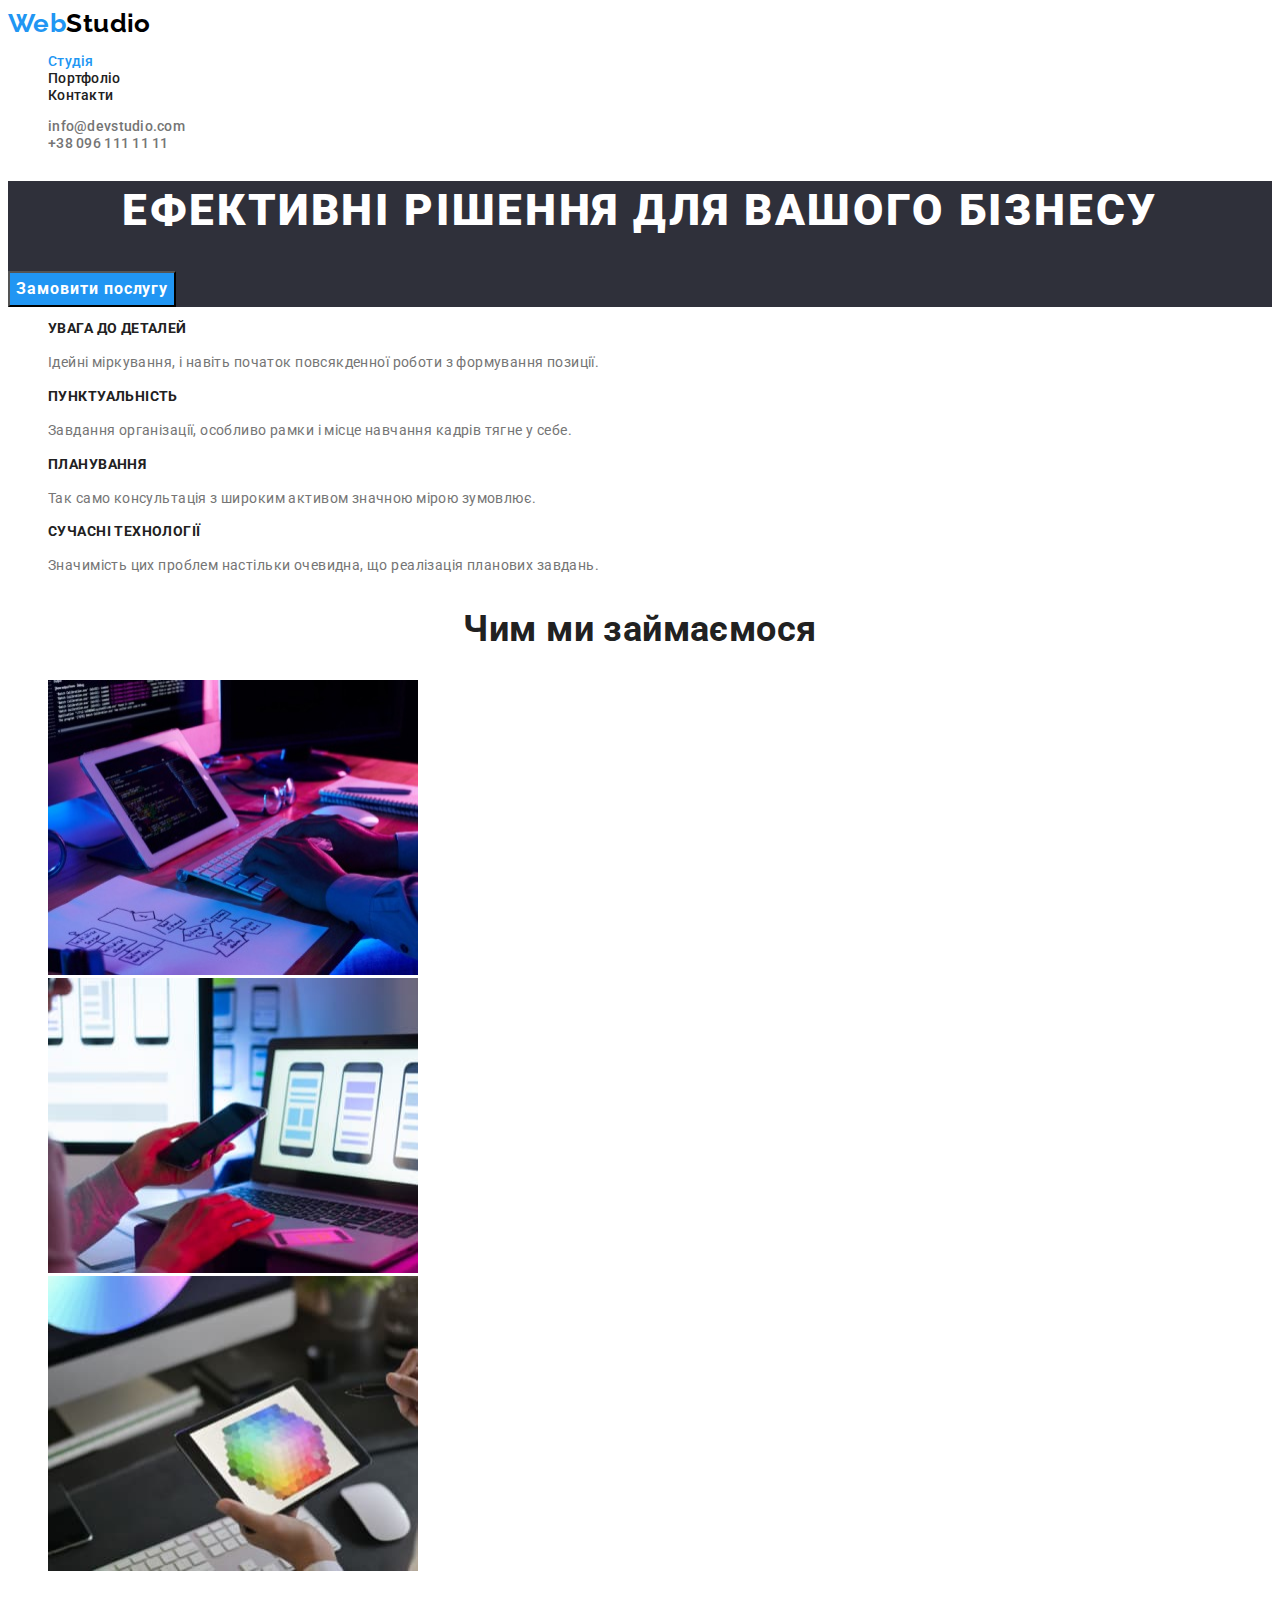
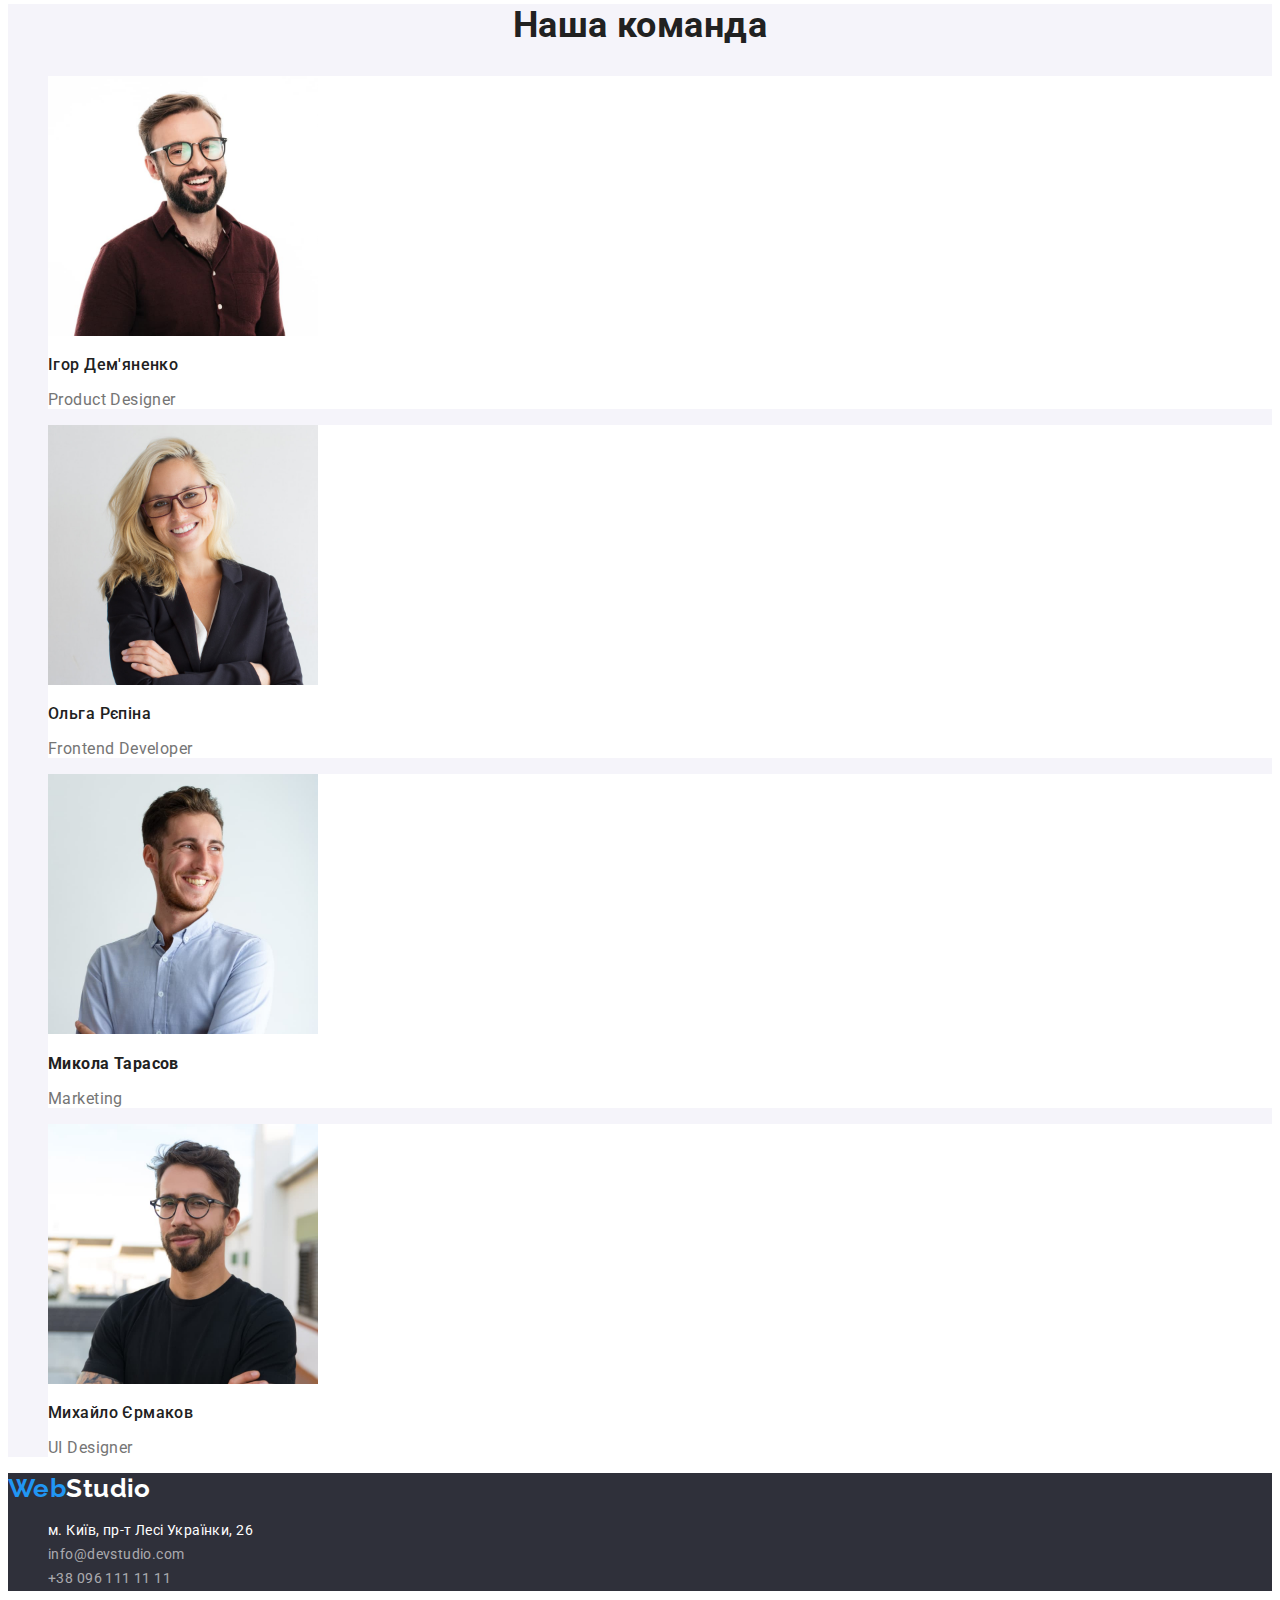
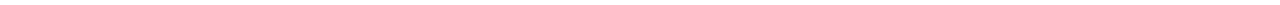
==== index.html @ e80d938f "copy files" ====
<!DOCTYPE html>
<html lang="uk">
  <head>
    <meta charset="UTF-8" />
    <meta http-equiv="X-UA-Compatible" content="IE=edge" />
    <meta name="viewport" content="width=device-width, initial-scale=1.0" />
    <title>WebStudio</title>
    <link rel="preconnect" href="https://fonts.googleapis.com" />
    <link rel="preconnect" href="https://fonts.gstatic.com" crossorigin />
    <link
      href="https://fonts.googleapis.com/css2?family=Raleway:wght@700&family=Roboto:wght@400;500;700;900&display=swap"
      rel="stylesheet"
    />
    <link rel="stylesheet" href="./css/styles.css" />
  </head>
  <body>
    <!--Heder-->
    <header>
      <nav>
        <a class="header-logo link" href="./index.html">
          <span class="accent">Web</span>Studio
        </a>
        <ul class="list">
          <li>
            <a class="nav-link current link" href="./index.html">Студія</a>
          </li>
          <li>
            <a class="nav-link link" href="./portfolio.html">Портфоліо</a>
          </li>
          <li>
            <a class="nav-link link" href="#">Контакти</a>
          </li>
        </ul>
      </nav>
      <ul class="header-contacts list">
        <li>
          <a class="contacts link" href="mailto:@devstudio.com"
            >info@devstudio.com
          </a>
        </li>
        <li>
          <a class="contacts link" href="tel:+380961111111"
            >+38 096 111 11 11
          </a>
        </li>
      </ul>
    </header>
    <!--Main content-->
    <main>
      <section class="hero">
        <h1 class="hero-title">Ефективні рішення для вашого бізнесу</h1>
        <button class="button" type="button">Замовити послугу</button>
      </section>
      <section>
        <h2 class="visually-hidden">Переваги</h2>
        <ul class="list">
          <li>
            <h3 class="benefits-title">УВАГА ДО ДЕТАЛЕЙ</h3>
            <p class="benefits-desc">
              Ідейні міркування, і навіть початок повсякденної роботи з
              формування позиції.
            </p>
          </li>
          <li>
            <h3 class="benefits-title">ПУНКТУАЛЬНІСТЬ</h3>
            <p class="benefits-desc">
              Завдання організації, особливо рамки і місце навчання кадрів тягне
              у себе.
            </p>
          </li>
          <li>
            <h3 class="benefits-title">ПЛАНУВАННЯ</h3>
            <p class="benefits-desc">
              Так само консультація з широким активом значною мірою зумовлює.
            </p>
          </li>
          <li>
            <h3 class="benefits-title">СУЧАСНІ ТЕХНОЛОГІЇ</h3>
            <p class="benefits-desc">
              Значимість цих проблем настільки очевидна, що реалізація планових
              завдань.
            </p>
          </li>
        </ul>
      </section>
      <section>
        <h2 class="section-title">Чим ми займаємося</h2>
        <ul class="list">
          <li>
            <img
              src="./images/web-development.jpg"
              alt="Web-розробник пише код майбутньго сайту"
              width="370"
              height="295"
            />
          </li>
          <li>
            <img
              src="./images/mobile-application.jpg"
              alt="Web-розробник створює мобільний додаток"
              width="370"
              height="295"
            />
          </li>
          <li>
            <img
              src="./images/web-design.jpg"
              alt="Web-дизайнер обираю кольори для макету сайту"
              width="370"
              height="295"
            />
          </li>
        </ul>
      </section>
      <section class="team">
        <h2 class="section-title">Наша команда</h2>
        <ul class="list">
          <li class="team-item">
            <img
              src="./images/ihor-demyanenko.jpg"
              alt="Усміхнений молодий чоловік в окулярах з бородою"
              width="270"
              height="260"
            />
            <h3 class="team-title">Ігор Дем'яненко</h3>
            <p class="team-desc" lang="en">Product Designer</p>
          </li>
          <li class="team-item">
            <img
              src="./images/olga-repina.jpg"
              alt="Красива, молода, усміхнена жінка в окулярах, блондинка"
              width="270"
              height="260"
            />
            <h3 class="team-title">Ольга Рєпіна</h3>
            <p class="team-desc" lang="en">Frontend Developer</p>
          </li>
          <li class="team-item">
            <img
              src="./images/mykola-tarasov.jpg"
              alt="Усміхнений молодий чоловік зі стильною зачіскою"
              width="270"
              height="260"
            />
            <h3 class="team-btitle">Микола Тарасов</h3>
            <p class="team-desc" lang="en">Marketing</p>
          </li>
          <li class="team-item">
            <img
              src="./images/mykhailo-yermakov.jpg"
              alt="Русявий молодий чоловік з бородою в окулярах"
              width="270"
              height="260"
            />
            <h3 class="team-title">Михайло Єрмаков</h3>
            <p class="team-desc" lang="en">UI Designer</p>
          </li>
        </ul>
      </section>
    </main>
    <!--Footer-->
    <footer class="footer">
      <a class="footer-logo link" href="./index.html">
        <span class="accent">Web</span>Studio
      </a>
      <address>
        <ul class="footer-contacts list">
          <li>
            <a
              class="address link"
              href="https://goo.gl/maps/tie1WCM4w2AjtQoDA"
              target="_blank"
              rel="noopener noreferrer nofollow"
              >м. Київ, пр-т Лесі Українки, 26
            </a>
          </li>
          <li>
            <a class="contacts link" href="mailto:@devstudio.com"
            >info@devstudio.com
          </a>
          </li>
          <li>
            <a class="contacts link" href="tel:+380961111111"
            >+38 096 111 11 11
          </a>
          </li>
        </ul>
      </address>
    </footer>
  </body>
</html>
---- css/styles.css ----
:root {
  --main-background-color: #ffffff;
  --section-background-color: #2f303a;
  --list-background-color: #f5f4fa;
  --title-color: #212121;
  --desc-color: #757575;
  --white-color: #ffffff;
  --secondary-white-color: rgba(255, 255, 255, 0.6);
  --accent-color: #2196f3;
  --dark-logo-color: #000000;
}

body {
  background-color: var(--main-background-color);
  color: var(--title-color);
  font-family: "Roboto", sans-serif;
  font-size: 14px;
  letter-spacing: 0.03em;
}

.link {
  text-decoration: none;
}

.list {
  list-style: none;
}

/* CSS for index.html */

/* Header section*/

.header-logo,
.footer-logo {
  color: var(--dark-logo-color);
  font-family: "Raleway", sans-serif;
  font-weight: 700;
  font-size: 26px;
  line-height: 1.2;
}

.header-logo .accent,
.footer-logo .accent {
  color: var(--accent-color);
}

.nav-link {
  color: var(--title-color);
  font-weight: 500;
  line-height: 1.14;
  letter-spacing: 0.02em;
}

.nav-link:hover,
.nav-link:focus {
  color: var(--accent-color);
}

.nav-link.current {
  color: var(--accent-color);
}

.header-contacts .contacts {
  color: var(--desc-color);
  font-weight: 500;
  line-height: 1.14;
  letter-spacing: 0.02em;
}

a.contacts:hover,
a.contacts:focus {
  color: var(--accent-color);
}

/* Hero section */

.hero {
  background-color: var(--section-background-color);
}

.hero-title {
  color: var(--white-color);
  font-weight: 900;
  font-size: 44px;
  line-height: 1.36;
  text-align: center;
  letter-spacing: 0.06em;
  text-transform: uppercase;
}

.button {
  background-color: var(--accent-color);
  color: var(--white-color);
  font-family: inherit;
  font-weight: 700;
  font-size: 16px;
  line-height: 1.88;
  letter-spacing: 0.06em;
  cursor: pointer;
}

.button:hover,
.button:focus {
  background-color: #188ce8;
  color: var(--white-color);
}

/* Benefits section */

.visually-hidden {
  position: absolute;
  white-space: nowrap;
  width: 1px;
  height: 1px;
  overflow: hidden;
  padding: 0;
  border: 0;
  clip: rect(0 0 0 0);
  clip-path: inset(50%);
  margin: -1px;
}

.benefits-title {
  font-weight: 700;
  font-size: 14px;
  line-height: 1.14;
  text-transform: uppercase;
}

.benefits-desc {
  color: var(--desc-color);
  line-height: 1.71;
}

/* Activity section */

.section-title {
  font-weight: 700;
  font-size: 36px;
  line-height: 1.17;
  text-align: center;
}

/* Team section */

.team {
  background-color: var(--list-background-color);
}

.team-item {
  background-color: var(--main-background-color);
}

.team-title {
  font-weight: 500;
  font-size: 16px;
  line-height: 1.19;
}

.team-desc {
  color: var(--desc-color);
  font-size: 16px;
  line-height: 1.19;
}

/* Footer section */

.footer {
  background-color: var(--section-background-color);
  line-height: 1.71;
}

.footer .footer-logo,
.footer .address {
  color: var(--white-color);
}

address {
  font-style: normal;
}

.footer-contacts .contacts {
  color: var(--secondary-white-color);
}

/* SCC for portfolio.html */

/* Our projects section */

.filter-btn {
  background-color: var(--list-background-color);
  color: var(--title-color);
  font-family: inherit;
  font-weight: 500;
  font-size: 16px;
  line-height: 1.63;
  cursor: pointer;
}

.filter-btn:hover,
.filter-btn:focus {
  background-color: var(--accent-color);
  color: var(--white-color);
}

.project-title {
  color: var(--title-color);
  font-size: 18px;
  line-height: 2;
  letter-spacing: 0.06em;
}

.project-desc {
  color: var(--desc-color);
  font-size: 16px;
  line-height: 1.88;
}
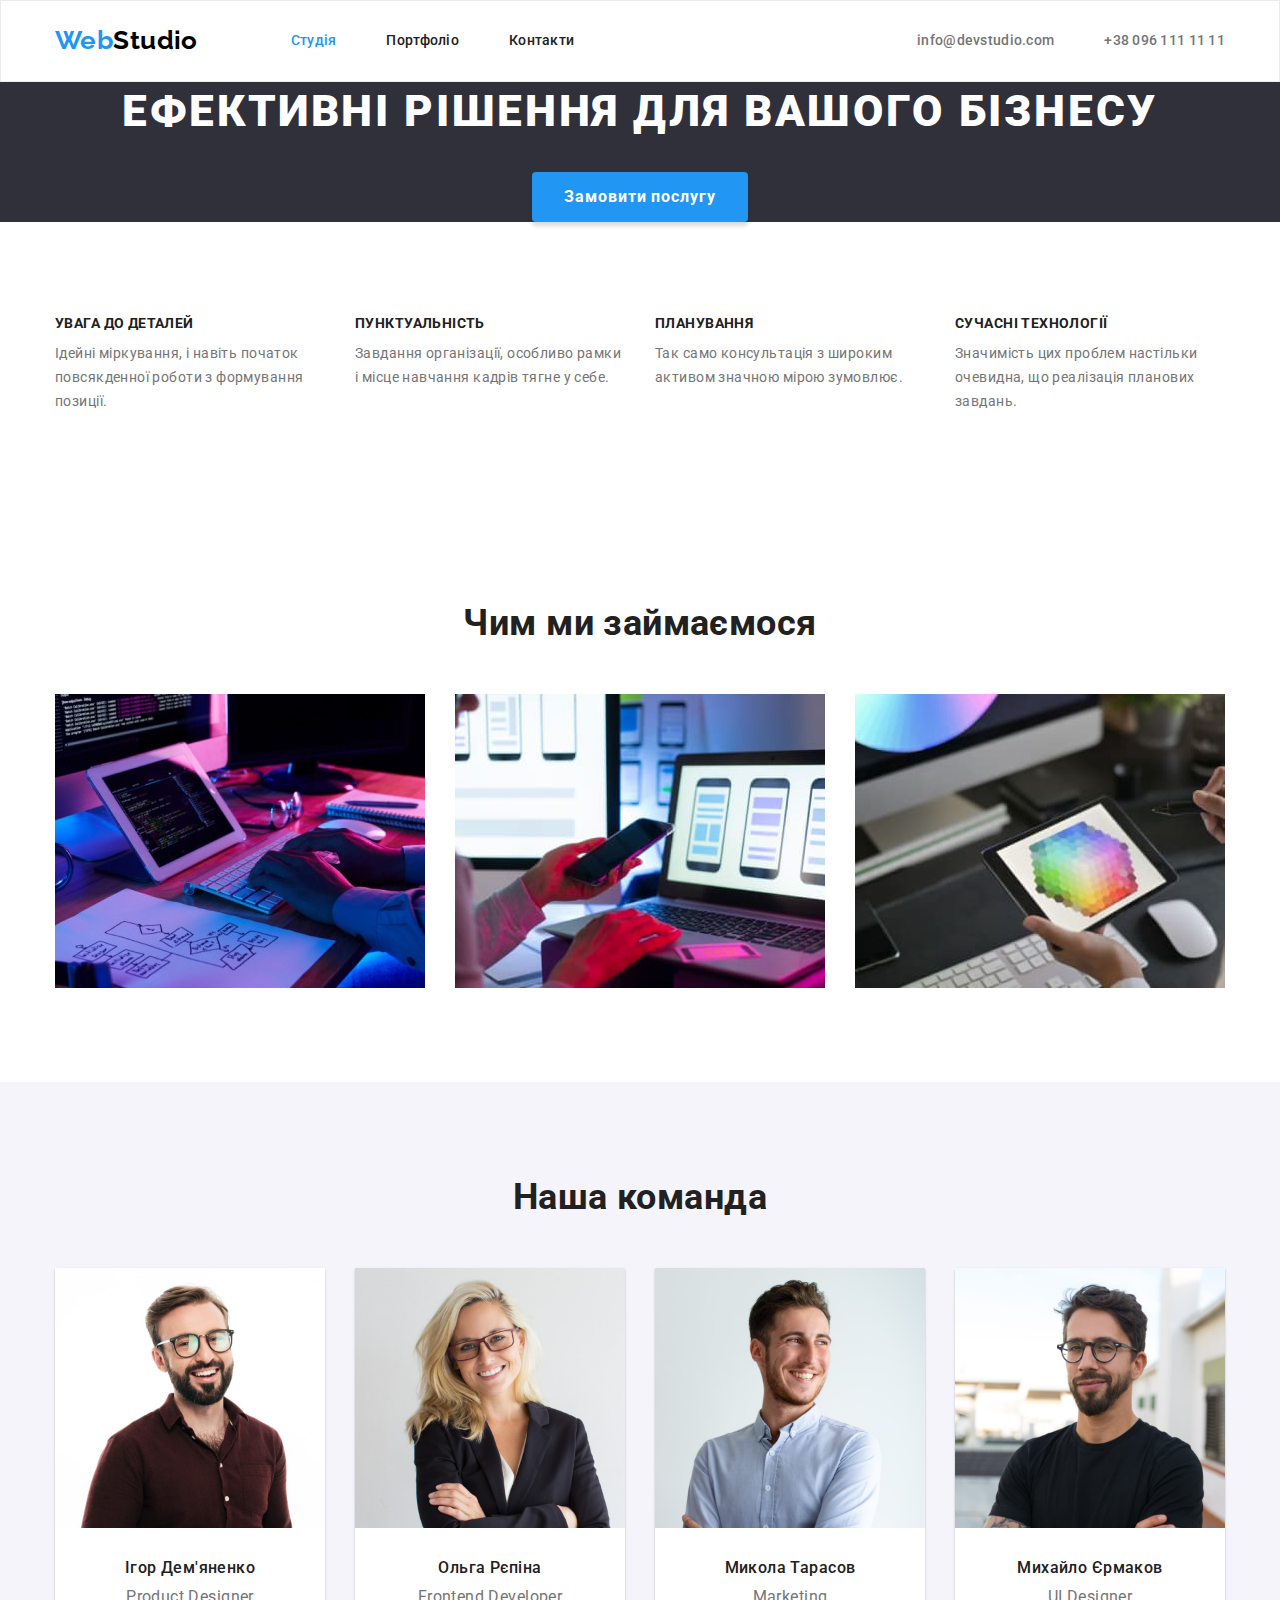
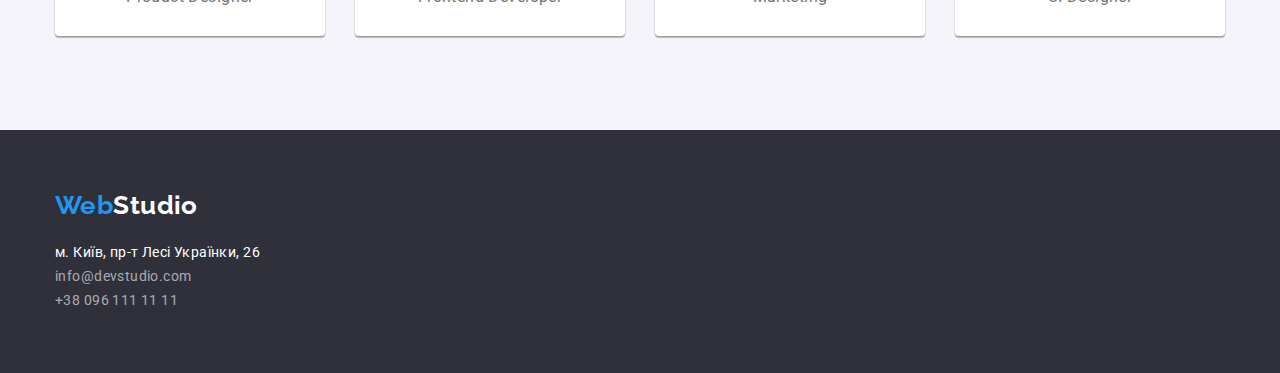
==== commit 6006a92e: "summary" ====
--- a/index.html
+++ b/index.html
@@ -11,39 +11,42 @@
       href="https://fonts.googleapis.com/css2?family=Raleway:wght@700&family=Roboto:wght@400;500;700;900&display=swap"
       rel="stylesheet"
     />
+    <link rel="stylesheet" href="https://cdnjs.cloudflare.com/ajax/libs/modern-normalize/1.1.0/modern-normalize.min.css">
     <link rel="stylesheet" href="./css/styles.css" />
   </head>
   <body>
     <!--Heder-->
-    <header>
-      <nav>
-        <a class="header-logo link" href="./index.html">
-          <span class="accent">Web</span>Studio
-        </a>
-        <ul class="list">
-          <li>
-            <a class="nav-link current link" href="./index.html">Студія</a>
-          </li>
-          <li>
-            <a class="nav-link link" href="./portfolio.html">Портфоліо</a>
-          </li>
-          <li>
-            <a class="nav-link link" href="#">Контакти</a>
-          </li>
-        </ul>
-      </nav>
-      <ul class="header-contacts list">
-        <li>
-          <a class="contacts link" href="mailto:@devstudio.com"
-            >info@devstudio.com
+    <header class="header">
+      <div class="header-body container">
+        <nav class="header-nav">
+          <a class="header-logo link" href="./index.html">
+            <span class="accent">Web</span>Studio
           </a>
-        </li>
-        <li>
-          <a class="contacts link" href="tel:+380961111111"
-            >+38 096 111 11 11
-          </a>
-        </li>
-      </ul>
+          <ul class="nav-list list">
+            <li class="item">
+              <a class="nav-link current link" href="./index.html">Студія</a>
+            </li>
+            <li class="item">
+              <a class="nav-link link" href="./portfolio.html">Портфоліо</a>
+            </li>
+            <li class="item">
+              <a class="nav-link link" href="#">Контакти</a>
+            </li>
+          </ul>
+        </nav>
+        <ul class="header-contacts list">
+          <li class="item">
+            <a class="contacts link" href="mailto:@devstudio.com"
+              >info@devstudio.com
+            </a>
+          </li>
+          <li class="item">
+            <a class="contacts link" href="tel:+380961111111"
+              >+38 096 111 11 11
+            </a>
+          </li>
+        </ul>
+      </div>
     </header>
     <!--Main content-->
     <main>
@@ -51,30 +54,31 @@
         <h1 class="hero-title">Ефективні рішення для вашого бізнесу</h1>
         <button class="button" type="button">Замовити послугу</button>
       </section>
-      <section>
-        <h2 class="visually-hidden">Переваги</h2>
-        <ul class="list">
-          <li>
+      <section class="section">
+        <div class="container">
+          <h2 class="visually-hidden">Переваги</h2>
+        <ul class="benefits-list list">
+          <li class="item">
             <h3 class="benefits-title">УВАГА ДО ДЕТАЛЕЙ</h3>
             <p class="benefits-desc">
               Ідейні міркування, і навіть початок повсякденної роботи з
               формування позиції.
             </p>
           </li>
-          <li>
+          <li class="item">
             <h3 class="benefits-title">ПУНКТУАЛЬНІСТЬ</h3>
             <p class="benefits-desc">
               Завдання організації, особливо рамки і місце навчання кадрів тягне
               у себе.
             </p>
           </li>
-          <li>
+          <li class="item">
             <h3 class="benefits-title">ПЛАНУВАННЯ</h3>
             <p class="benefits-desc">
               Так само консультація з широким активом значною мірою зумовлює.
             </p>
           </li>
-          <li>
+          <li class="item">
             <h3 class="benefits-title">СУЧАСНІ ТЕХНОЛОГІЇ</h3>
             <p class="benefits-desc">
               Значимість цих проблем настільки очевидна, що реалізація планових
@@ -82,39 +86,43 @@
             </p>
           </li>
         </ul>
-      </section>
-      <section>
-        <h2 class="section-title">Чим ми займаємося</h2>
-        <ul class="list">
-          <li>
+        </div>
+      </section>
+      <section class="section">
+        <div class="container">
+          <h2 class="section-title">Чим ми займаємося</h2>
+        <ul class="activity-list list">
+          <li class="item">
             <img
               src="./images/web-development.jpg"
               alt="Web-розробник пише код майбутньго сайту"
               width="370"
-              height="295"
-            />
-          </li>
-          <li>
+              height="294"
+            />
+          </li>
+          <li class="item">
             <img
               src="./images/mobile-application.jpg"
               alt="Web-розробник створює мобільний додаток"
               width="370"
-              height="295"
-            />
-          </li>
-          <li>
+              height="294"
+            />
+          </li>
+          <li class="item">
             <img
               src="./images/web-design.jpg"
               alt="Web-дизайнер обираю кольори для макету сайту"
               width="370"
-              height="295"
-            />
-          </li>
-        </ul>
-      </section>
-      <section class="team">
-        <h2 class="section-title">Наша команда</h2>
-        <ul class="list">
+              height="294"
+            />
+          </li>
+        </ul>
+        </div>
+      </section>
+      <section class="team section">
+        <div class="container">
+          <h2 class="section-title">Наша команда</h2>
+        <ul class="team-list list">
           <li class="team-item">
             <img
               src="./images/ihor-demyanenko.jpg"
@@ -142,7 +150,7 @@
               width="270"
               height="260"
             />
-            <h3 class="team-btitle">Микола Тарасов</h3>
+            <h3 class="team-title">Микола Тарасов</h3>
             <p class="team-desc" lang="en">Marketing</p>
           </li>
           <li class="team-item">
@@ -156,36 +164,39 @@
             <p class="team-desc" lang="en">UI Designer</p>
           </li>
         </ul>
+        </div>
       </section>
     </main>
     <!--Footer-->
     <footer class="footer">
-      <a class="footer-logo link" href="./index.html">
-        <span class="accent">Web</span>Studio
-      </a>
-      <address>
-        <ul class="footer-contacts list">
-          <li>
-            <a
-              class="address link"
-              href="https://goo.gl/maps/tie1WCM4w2AjtQoDA"
-              target="_blank"
-              rel="noopener noreferrer nofollow"
-              >м. Київ, пр-т Лесі Українки, 26
-            </a>
-          </li>
-          <li>
-            <a class="contacts link" href="mailto:@devstudio.com"
-            >info@devstudio.com
-          </a>
-          </li>
-          <li>
-            <a class="contacts link" href="tel:+380961111111"
-            >+38 096 111 11 11
-          </a>
-          </li>
-        </ul>
-      </address>
+      <div class="container">
+        <a class="footer-logo link" href="./index.html">
+          <span class="accent">Web</span>Studio
+        </a>
+        <address>
+          <ul class="footer-contacts list">
+            <li>
+              <a
+                class="address link"
+                href="https://goo.gl/maps/tie1WCM4w2AjtQoDA"
+                target="_blank"
+                rel="noopener noreferrer nofollow"
+                >м. Київ, пр-т Лесі Українки, 26
+              </a>
+            </li>
+            <li>
+              <a class="contacts link" href="mailto:@devstudio.com"
+              >info@devstudio.com
+            </a>
+            </li>
+            <li>
+              <a class="contacts link" href="tel:+380961111111"
+              >+38 096 111 11 11
+            </a>
+            </li>
+          </ul>
+        </address>
+      </div>
     </footer>
   </body>
 </html>
--- a/css/styles.css
+++ b/css/styles.css
@@ -8,6 +8,7 @@
   --secondary-white-color: rgba(255, 255, 255, 0.6);
   --accent-color: #2196f3;
   --dark-logo-color: #000000;
+  --shadow-img: 0px 1px 3px rgba(0, 0, 0, 0.12), 0px 1px 1px rgba(0, 0, 0, 0.14), 0px 2px 1px rgba(0, 0, 0, 0.2);
 }
 
 body {
@@ -24,11 +25,55 @@
 
 .list {
   list-style: none;
-}
-
+  margin: 0;
+  padding-left: 0;
+}
+
+.container {
+  width: 1200px;
+  margin: 0 auto;
+  padding-left: 15px;
+  padding-right: 15px;
+}
+
+img {
+  display: block;
+  max-width: 100%;
+  height: auto;
+}
+
+h2,
+p {
+  margin: 0;
+}
 /* CSS for index.html */
 
 /* Header section*/
+
+.header {
+  padding-top: 24px;
+  padding-bottom: 25px;
+  border: 1px solid #ececec;
+}
+
+.header-body {
+  display: flex;
+  align-items: center;
+}
+
+.header-nav {
+  display: flex;
+  align-items: center;
+}
+
+.nav-list {
+  display: flex;
+  margin-left: 93px;
+}
+
+.nav-list .item:not(:last-child) {
+  margin-right: 50px;
+}
 
 .header-logo,
 .footer-logo {
@@ -45,6 +90,8 @@
 }
 
 .nav-link {
+  display: block;
+
   color: var(--title-color);
   font-weight: 500;
   line-height: 1.14;
@@ -58,6 +105,15 @@
 
 .nav-link.current {
   color: var(--accent-color);
+}
+
+.header-contacts {
+  display: flex;
+  margin-left: auto;
+}
+
+.header-contacts .item + .item {
+  margin-left: 50px;
 }
 
 .header-contacts .contacts {
@@ -76,19 +132,28 @@
 
 .hero {
   background-color: var(--section-background-color);
+  text-align: center;
 }
 
 .hero-title {
+  margin-top: 0;
+  margin-bottom: 30px;
+
   color: var(--white-color);
   font-weight: 900;
   font-size: 44px;
   line-height: 1.36;
-  text-align: center;
   letter-spacing: 0.06em;
   text-transform: uppercase;
 }
 
 .button {
+  display: inline-block;
+  border-width: 0;
+  border-radius: 4px;
+  padding: 10px 32px;
+  box-shadow: 0px 4px 4px rgba(0, 0, 0, 0.15);
+
   background-color: var(--accent-color);
   color: var(--white-color);
   font-family: inherit;
@@ -106,6 +171,10 @@
 }
 
 /* Benefits section */
+
+.section {
+  padding: 94px 0;
+}
 
 .visually-hidden {
   position: absolute;
@@ -120,7 +189,24 @@
   margin: -1px;
 }
 
+.benefits-list {
+  display: flex;
+  flex-wrap: wrap;
+}
+
+.benefits-list > .item {
+  flex-basis: calc((100% - 90px) / 4);
+  margin-right: 30px;
+}
+
+.benefits-list > .item:last-child {
+  margin-right: 0;
+}
+
 .benefits-title {
+  margin-top: 0;
+  margin-bottom: 10px;
+
   font-weight: 700;
   font-size: 14px;
   line-height: 1.14;
@@ -135,29 +221,66 @@
 /* Activity section */
 
 .section-title {
+  margin-top: 0;
+  margin-bottom: 50px;
+
   font-weight: 700;
   font-size: 36px;
   line-height: 1.17;
   text-align: center;
 }
 
+.activity-list {
+  display: flex;
+}
+
+.activity-list > .item {
+  flex-basis: calc((100% - 60px) / 3);
+  margin-right: 30px;
+}
+
+.activity-list > .item:last-child {
+  margin-right: 0;
+}
+
 /* Team section */
 
 .team {
   background-color: var(--list-background-color);
 }
 
+.team-list {
+  display: flex;
+   text-align: center;
+}
+
+.team-list > .team-item {
+  flex-basis: calc((100% - 90px) / 4);
+  margin-right: 30px;
+}
+
+.team-list > .team-item:last-child {
+    margin-right: 0;
+}
+
 .team-item {
   background-color: var(--main-background-color);
+  box-shadow: var(--shadow-img);
+  border-radius: 0px 0px 4px 4px;
 }
 
 .team-title {
+  margin-top: 30px;
+  margin-bottom: 10px;
+
   font-weight: 500;
   font-size: 16px;
   line-height: 1.19;
 }
 
 .team-desc {
+  margin-bottom: 30px;
+
   color: var(--desc-color);
   font-size: 16px;
   line-height: 1.19;
@@ -166,8 +289,16 @@
 /* Footer section */
 
 .footer {
+  padding-top: 60px;
+  padding-bottom: 60px;
+
   background-color: var(--section-background-color);
   line-height: 1.71;
+}
+
+.footer-logo {
+  display: block;
+  margin-bottom: 20px;
 }
 
 .footer .footer-logo,
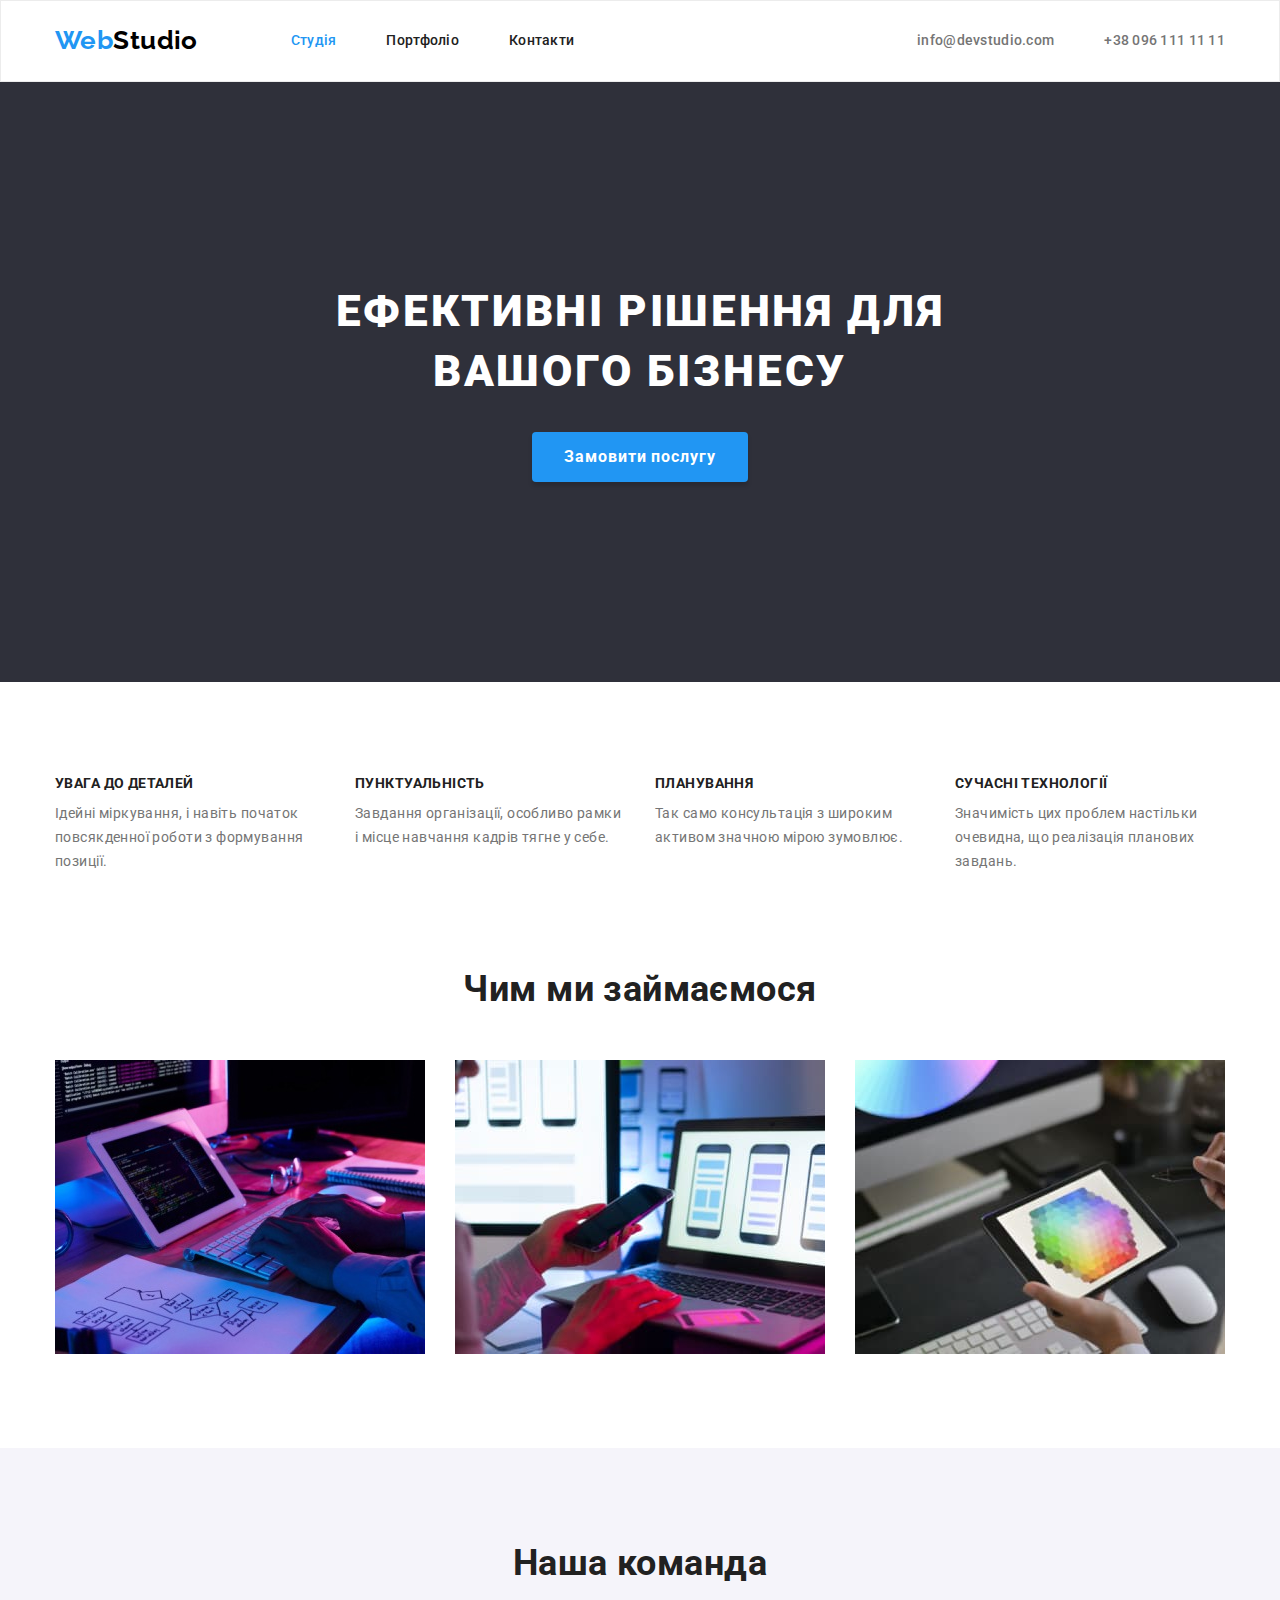
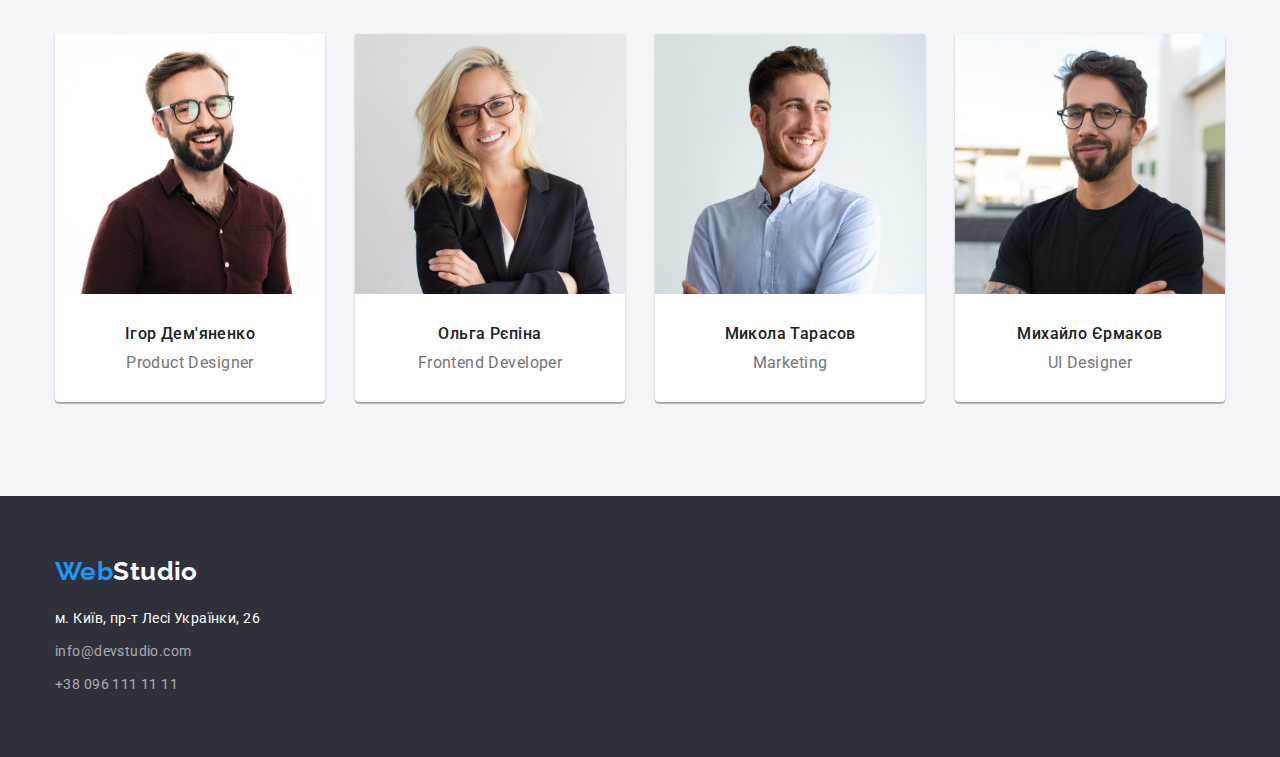
==== commit 47a82e97: "summary index.html, portfolio.html and styles.css" ====
--- a/index.html
+++ b/index.html
@@ -11,7 +11,10 @@
       href="https://fonts.googleapis.com/css2?family=Raleway:wght@700&family=Roboto:wght@400;500;700;900&display=swap"
       rel="stylesheet"
     />
-    <link rel="stylesheet" href="https://cdnjs.cloudflare.com/ajax/libs/modern-normalize/1.1.0/modern-normalize.min.css">
+    <link
+      rel="stylesheet"
+      href="https://cdnjs.cloudflare.com/ajax/libs/modern-normalize/1.1.0/modern-normalize.min.css"
+    />
     <link rel="stylesheet" href="./css/styles.css" />
   </head>
   <body>
@@ -57,113 +60,113 @@
       <section class="section">
         <div class="container">
           <h2 class="visually-hidden">Переваги</h2>
-        <ul class="benefits-list list">
-          <li class="item">
-            <h3 class="benefits-title">УВАГА ДО ДЕТАЛЕЙ</h3>
-            <p class="benefits-desc">
-              Ідейні міркування, і навіть початок повсякденної роботи з
-              формування позиції.
-            </p>
-          </li>
-          <li class="item">
-            <h3 class="benefits-title">ПУНКТУАЛЬНІСТЬ</h3>
-            <p class="benefits-desc">
-              Завдання організації, особливо рамки і місце навчання кадрів тягне
-              у себе.
-            </p>
-          </li>
-          <li class="item">
-            <h3 class="benefits-title">ПЛАНУВАННЯ</h3>
-            <p class="benefits-desc">
-              Так само консультація з широким активом значною мірою зумовлює.
-            </p>
-          </li>
-          <li class="item">
-            <h3 class="benefits-title">СУЧАСНІ ТЕХНОЛОГІЇ</h3>
-            <p class="benefits-desc">
-              Значимість цих проблем настільки очевидна, що реалізація планових
-              завдань.
-            </p>
-          </li>
-        </ul>
+          <ul class="benefits-list list">
+            <li class="item">
+              <h3 class="benefits-title">УВАГА ДО ДЕТАЛЕЙ</h3>
+              <p class="benefits-desc">
+                Ідейні міркування, і навіть початок повсякденної роботи з
+                формування позиції.
+              </p>
+            </li>
+            <li class="item">
+              <h3 class="benefits-title">ПУНКТУАЛЬНІСТЬ</h3>
+              <p class="benefits-desc">
+                Завдання організації, особливо рамки і місце навчання кадрів
+                тягне у себе.
+              </p>
+            </li>
+            <li class="item">
+              <h3 class="benefits-title">ПЛАНУВАННЯ</h3>
+              <p class="benefits-desc">
+                Так само консультація з широким активом значною мірою зумовлює.
+              </p>
+            </li>
+            <li class="item">
+              <h3 class="benefits-title">СУЧАСНІ ТЕХНОЛОГІЇ</h3>
+              <p class="benefits-desc">
+                Значимість цих проблем настільки очевидна, що реалізація
+                планових завдань.
+              </p>
+            </li>
+          </ul>
         </div>
       </section>
-      <section class="section">
+      <section class="second-section">
         <div class="container">
           <h2 class="section-title">Чим ми займаємося</h2>
-        <ul class="activity-list list">
-          <li class="item">
-            <img
-              src="./images/web-development.jpg"
-              alt="Web-розробник пише код майбутньго сайту"
-              width="370"
-              height="294"
-            />
-          </li>
-          <li class="item">
-            <img
-              src="./images/mobile-application.jpg"
-              alt="Web-розробник створює мобільний додаток"
-              width="370"
-              height="294"
-            />
-          </li>
-          <li class="item">
-            <img
-              src="./images/web-design.jpg"
-              alt="Web-дизайнер обираю кольори для макету сайту"
-              width="370"
-              height="294"
-            />
-          </li>
-        </ul>
+          <ul class="activity-list list">
+            <li class="item">
+              <img
+                src="./images/web-development.jpg"
+                alt="Web-розробник пише код майбутньго сайту"
+                width="370"
+                height="294"
+              />
+            </li>
+            <li class="item">
+              <img
+                src="./images/mobile-application.jpg"
+                alt="Web-розробник створює мобільний додаток"
+                width="370"
+                height="294"
+              />
+            </li>
+            <li class="item">
+              <img
+                src="./images/web-design.jpg"
+                alt="Web-дизайнер обираю кольори для макету сайту"
+                width="370"
+                height="294"
+              />
+            </li>
+          </ul>
         </div>
       </section>
       <section class="team section">
         <div class="container">
           <h2 class="section-title">Наша команда</h2>
-        <ul class="team-list list">
-          <li class="team-item">
-            <img
-              src="./images/ihor-demyanenko.jpg"
-              alt="Усміхнений молодий чоловік в окулярах з бородою"
-              width="270"
-              height="260"
-            />
-            <h3 class="team-title">Ігор Дем'яненко</h3>
-            <p class="team-desc" lang="en">Product Designer</p>
-          </li>
-          <li class="team-item">
-            <img
-              src="./images/olga-repina.jpg"
-              alt="Красива, молода, усміхнена жінка в окулярах, блондинка"
-              width="270"
-              height="260"
-            />
-            <h3 class="team-title">Ольга Рєпіна</h3>
-            <p class="team-desc" lang="en">Frontend Developer</p>
-          </li>
-          <li class="team-item">
-            <img
-              src="./images/mykola-tarasov.jpg"
-              alt="Усміхнений молодий чоловік зі стильною зачіскою"
-              width="270"
-              height="260"
-            />
-            <h3 class="team-title">Микола Тарасов</h3>
-            <p class="team-desc" lang="en">Marketing</p>
-          </li>
-          <li class="team-item">
-            <img
-              src="./images/mykhailo-yermakov.jpg"
-              alt="Русявий молодий чоловік з бородою в окулярах"
-              width="270"
-              height="260"
-            />
-            <h3 class="team-title">Михайло Єрмаков</h3>
-            <p class="team-desc" lang="en">UI Designer</p>
-          </li>
-        </ul>
+          <ul class="team-list list">
+            <li class="team-item">
+              <img
+                src="./images/ihor-demyanenko.jpg"
+                alt="Усміхнений молодий чоловік в окулярах з бородою"
+                width="270"
+                height="260"
+              />
+              <h3 class="team-title">Ігор Дем'яненко</h3>
+              <p class="team-desc" lang="en">Product Designer</p>
+            </li>
+            <li class="team-item">
+              <img
+                src="./images/olga-repina.jpg"
+                alt="Красива, молода, усміхнена жінка в окулярах, блондинка"
+                width="270"
+                height="260"
+              />
+              <h3 class="team-title">Ольга Рєпіна</h3>
+              <p class="team-desc" lang="en">Frontend Developer</p>
+            </li>
+            <li class="team-item">
+              <img
+                src="./images/mykola-tarasov.jpg"
+                alt="Усміхнений молодий чоловік зі стильною зачіскою"
+                width="270"
+                height="260"
+              />
+              <h3 class="team-title">Микола Тарасов</h3>
+              <p class="team-desc" lang="en">Marketing</p>
+            </li>
+            <li class="team-item">
+              <img
+                src="./images/mykhailo-yermakov.jpg"
+                alt="Русявий молодий чоловік з бородою в окулярах"
+                width="270"
+                height="260"
+              />
+              <h3 class="team-title">Михайло Єрмаков</h3>
+              <p class="team-desc" lang="en">UI Designer</p>
+            </li>
+          </ul>
         </div>
       </section>
     </main>
@@ -173,9 +176,9 @@
         <a class="footer-logo link" href="./index.html">
           <span class="accent">Web</span>Studio
         </a>
-        <address>
+        <address class="footer-address">
           <ul class="footer-contacts list">
-            <li>
+            <li class="item">
               <a
                 class="address link"
                 href="https://goo.gl/maps/tie1WCM4w2AjtQoDA"
@@ -184,15 +187,15 @@
                 >м. Київ, пр-т Лесі Українки, 26
               </a>
             </li>
-            <li>
+            <li class="item">
               <a class="contacts link" href="mailto:@devstudio.com"
-              >info@devstudio.com
-            </a>
-            </li>
-            <li>
+                >info@devstudio.com
+              </a>
+            </li>
+            <li class="item">
               <a class="contacts link" href="tel:+380961111111"
-              >+38 096 111 11 11
-            </a>
+                >+38 096 111 11 11
+              </a>
             </li>
           </ul>
         </address>
--- a/css/styles.css
+++ b/css/styles.css
@@ -2,13 +2,20 @@
   --main-background-color: #ffffff;
   --section-background-color: #2f303a;
   --list-background-color: #f5f4fa;
+
   --title-color: #212121;
   --desc-color: #757575;
   --white-color: #ffffff;
   --secondary-white-color: rgba(255, 255, 255, 0.6);
   --accent-color: #2196f3;
   --dark-logo-color: #000000;
-  --shadow-img: 0px 1px 3px rgba(0, 0, 0, 0.12), 0px 1px 1px rgba(0, 0, 0, 0.14), 0px 2px 1px rgba(0, 0, 0, 0.2);
+  --border-project-color: #eeeeee;
+
+  --shadow-img: 0px 1px 3px rgba(0, 0, 0, 0.12), 0px 1px 1px rgba(0, 0, 0, 0.14),
+    0px 2px 1px rgba(0, 0, 0, 0.2);
+  --shadow-btn: rgba(0, 0, 0, 0.15);
+  --shadow-filter-btn: 0px 3px 1px rgba(0, 0, 0, 0.1),
+    0px 1px 2px rgba(0, 0, 0, 0.08), 0px 2px 2px rgba(0, 0, 0, 0.12);
 }
 
 body {
@@ -131,13 +138,18 @@
 /* Hero section */
 
 .hero {
+  padding: 200px 0;
+
   background-color: var(--section-background-color);
   text-align: center;
 }
 
 .hero-title {
+  max-width: 696px;
   margin-top: 0;
+  margin-right: auto;
   margin-bottom: 30px;
+  margin-left: auto;
 
   color: var(--white-color);
   font-weight: 900;
@@ -151,8 +163,9 @@
   display: inline-block;
   border-width: 0;
   border-radius: 4px;
+  border-style: none;
   padding: 10px 32px;
-  box-shadow: 0px 4px 4px rgba(0, 0, 0, 0.15);
+  box-shadow: 0px 4px 4px var(--shadow-btn);
 
   background-color: var(--accent-color);
   color: var(--white-color);
@@ -220,6 +233,10 @@
 
 /* Activity section */
 
+.second-section {
+  padding: 0 0 94px 0;
+}
+
 .section-title {
   margin-top: 0;
   margin-bottom: 50px;
@@ -251,7 +268,7 @@
 
 .team-list {
   display: flex;
-   text-align: center;
+  text-align: center;
 }
 
 .team-list > .team-item {
@@ -260,7 +277,7 @@
 }
 
 .team-list > .team-item:last-child {
-    margin-right: 0;
+  margin-right: 0;
 }
 
 .team-item {
@@ -310,6 +327,19 @@
   font-style: normal;
 }
 
+.footer-address {
+  width: 231px;
+}
+
+.footer-address .item > .address,
+.footer-address .item > .contacts {
+  display: block;
+}
+
+.item > .contacts {
+  margin-top: 9px;
+}
+
 .footer-contacts .contacts {
   color: var(--secondary-white-color);
 }
@@ -318,7 +348,20 @@
 
 /* Our projects section */
 
+.filter {
+  display: flex;
+  margin: 0 auto 50px;
+  max-width: 575px;
+  justify-content: space-between;
+}
+
 .filter-btn {
+  display: inline-block;
+  border-width: 0;
+  border-radius: 4px;
+  border-style: none;
+  padding: 6px 22px;
+
   background-color: var(--list-background-color);
   color: var(--title-color);
   font-family: inherit;
@@ -328,13 +371,60 @@
   cursor: pointer;
 }
 
+.filter .first {
+  min-width: 73px;
+  padding: 6px 25px;
+}
+
+.filter .second {
+  min-width: 125px;
+}
+
+.filter .third {
+  min-width: 112px;
+}
+
+.filter .fourth {
+  min-width: 103px;
+}
+
+.filter .fifth {
+  min-width: 130px;
+}
+
 .filter-btn:hover,
 .filter-btn:focus {
   background-color: var(--accent-color);
   color: var(--white-color);
+  box-shadow: var(--shadow-filter-btn);
+}
+
+.projects-list {
+  display: flex;
+  flex-wrap: wrap;
+}
+
+.projects-list > .projects-item {
+  flex-basis: calc((100% - 60px) / 3);
+  margin-right: 30px;
+  margin-bottom: 30px;
+}
+
+.projects-list > .projects-item:nth-child(3n) {
+  margin-right: 0;
+}
+
+.projects-list > .projects-item:nth-last-child(-n + 3) {
+  margin-bottom: 0;
+}
+
+.projects-item {
+  border: 1px solid var(--border-project-color);
 }
 
 .project-title {
+  margin-bottom: 4px;
+
   color: var(--title-color);
   font-size: 18px;
   line-height: 2;
@@ -346,3 +436,7 @@
   font-size: 16px;
   line-height: 1.88;
 }
+
+.project-container {
+  padding: 20px 24px;
+}
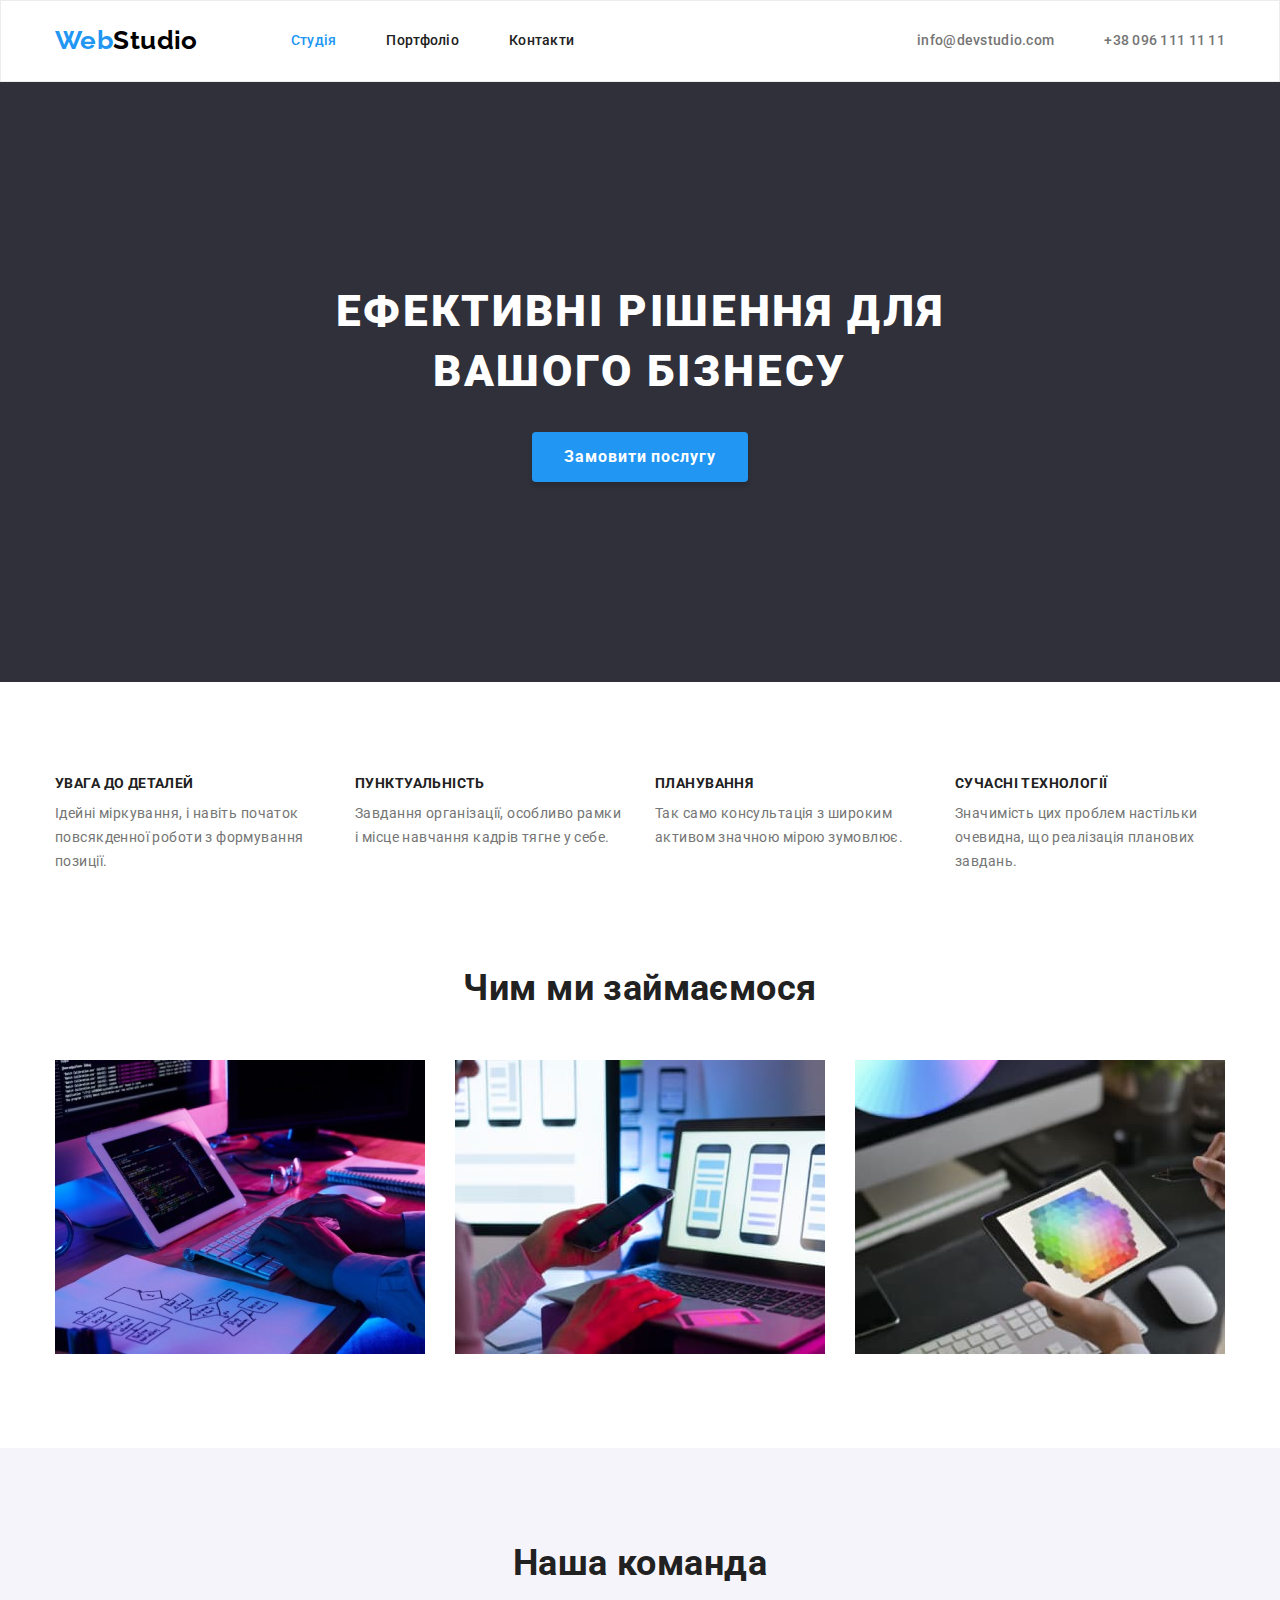
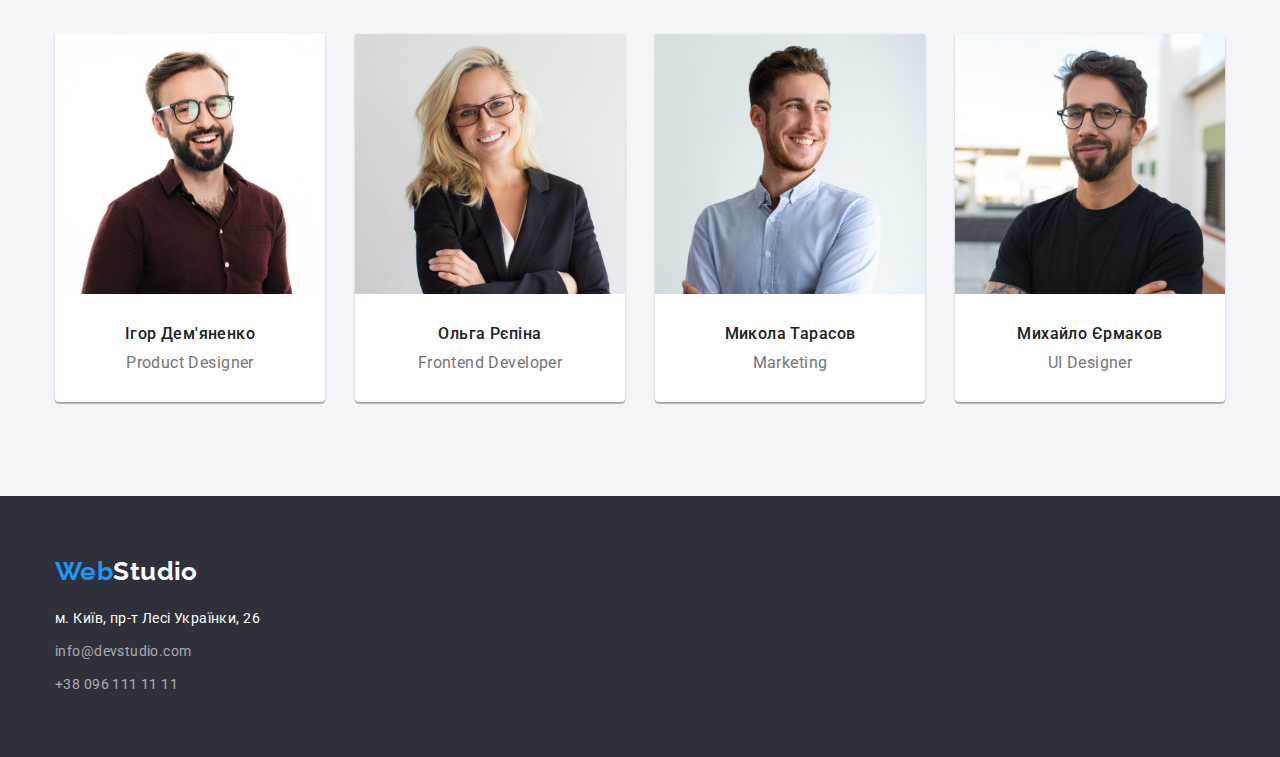
==== commit d9817387: "summary index.html, and styles.css" ====
--- a/index.html
+++ b/index.html
@@ -57,7 +57,7 @@
         <h1 class="hero-title">Ефективні рішення для вашого бізнесу</h1>
         <button class="button" type="button">Замовити послугу</button>
       </section>
-      <section class="section">
+      <section class="benefits-section">
         <div class="container">
           <h2 class="visually-hidden">Переваги</h2>
           <ul class="benefits-list list">
@@ -91,7 +91,7 @@
           </ul>
         </div>
       </section>
-      <section class="second-section">
+      <section class="activity-section">
         <div class="container">
           <h2 class="section-title">Чим ми займаємося</h2>
           <ul class="activity-list list">
@@ -133,8 +133,10 @@
                 width="270"
                 height="260"
               />
-              <h3 class="team-title">Ігор Дем'яненко</h3>
-              <p class="team-desc" lang="en">Product Designer</p>
+              <div class="team-container">
+                <h3 class="team-title">Ігор Дем'яненко</h3>
+                <p class="team-desc" lang="en">Product Designer</p>
+              </div>
             </li>
             <li class="team-item">
               <img
@@ -143,8 +145,10 @@
                 width="270"
                 height="260"
               />
-              <h3 class="team-title">Ольга Рєпіна</h3>
-              <p class="team-desc" lang="en">Frontend Developer</p>
+              <div class="team-container">
+                <h3 class="team-title">Ольга Рєпіна</h3>
+                <p class="team-desc" lang="en">Frontend Developer</p>
+              </div>
             </li>
             <li class="team-item">
               <img
@@ -153,8 +157,10 @@
                 width="270"
                 height="260"
               />
-              <h3 class="team-title">Микола Тарасов</h3>
-              <p class="team-desc" lang="en">Marketing</p>
+              <div class="team-container">
+                <h3 class="team-title">Микола Тарасов</h3>
+                <p class="team-desc" lang="en">Marketing</p>
+              </div>
             </li>
             <li class="team-item">
               <img
@@ -163,8 +169,10 @@
                 width="270"
                 height="260"
               />
-              <h3 class="team-title">Михайло Єрмаков</h3>
-              <p class="team-desc" lang="en">UI Designer</p>
+              <div class="team-container">
+                <h3 class="team-title">Михайло Єрмаков</h3>
+                <p class="team-desc" lang="en">UI Designer</p>
+              </div>
             </li>
           </ul>
         </div>
--- a/css/styles.css
+++ b/css/styles.css
@@ -8,8 +8,10 @@
   --white-color: #ffffff;
   --secondary-white-color: rgba(255, 255, 255, 0.6);
   --accent-color: #2196f3;
+  --activ-btn-color: #188ce8;
   --dark-logo-color: #000000;
   --border-project-color: #eeeeee;
+  --border-header-color: #ececec;
 
   --shadow-img: 0px 1px 3px rgba(0, 0, 0, 0.12), 0px 1px 1px rgba(0, 0, 0, 0.14),
     0px 2px 1px rgba(0, 0, 0, 0.2);
@@ -46,7 +48,6 @@
 img {
   display: block;
   max-width: 100%;
-  height: auto;
 }
 
 h2,
@@ -58,9 +59,7 @@
 /* Header section*/
 
 .header {
-  padding-top: 24px;
-  padding-bottom: 25px;
-  border: 1px solid #ececec;
+  border: 1px solid var(--border-header-color);
 }
 
 .header-body {
@@ -98,6 +97,8 @@
 
 .nav-link {
   display: block;
+  padding-top: 32px;
+  padding-bottom: 32px;
 
   color: var(--title-color);
   font-weight: 500;
@@ -117,13 +118,14 @@
 .header-contacts {
   display: flex;
   margin-left: auto;
-}
-
-.header-contacts .item + .item {
-  margin-left: 50px;
+  gap: 50px;
 }
 
 .header-contacts .contacts {
+  display: block;
+  padding-top: 32px;
+  padding-bottom: 32px;
+
   color: var(--desc-color);
   font-weight: 500;
   line-height: 1.14;
@@ -179,14 +181,14 @@
 
 .button:hover,
 .button:focus {
-  background-color: #188ce8;
+  background-color: var(--activ-btn-color);
   color: var(--white-color);
 }
 
 /* Benefits section */
 
-.section {
-  padding: 94px 0;
+.benefits-section {
+  padding: 94px 0 47px 0;
 }
 
 .visually-hidden {
@@ -205,15 +207,11 @@
 .benefits-list {
   display: flex;
   flex-wrap: wrap;
+  gap: 30px;
 }
 
 .benefits-list > .item {
   flex-basis: calc((100% - 90px) / 4);
-  margin-right: 30px;
-}
-
-.benefits-list > .item:last-child {
-  margin-right: 0;
 }
 
 .benefits-title {
@@ -233,8 +231,8 @@
 
 /* Activity section */
 
-.second-section {
-  padding: 0 0 94px 0;
+.activity-section {
+  padding: 47px 0 94px 0;
 }
 
 .section-title {
@@ -249,18 +247,18 @@
 
 .activity-list {
   display: flex;
+  gap: 30px;
 }
 
 .activity-list > .item {
   flex-basis: calc((100% - 60px) / 3);
-  margin-right: 30px;
-}
-
-.activity-list > .item:last-child {
-  margin-right: 0;
 }
 
 /* Team section */
+
+.section {
+  padding: 94px 0;
+}
 
 .team {
   background-color: var(--list-background-color);
@@ -269,15 +267,11 @@
 .team-list {
   display: flex;
   text-align: center;
+  gap: 30px;
 }
 
 .team-list > .team-item {
   flex-basis: calc((100% - 90px) / 4);
-  margin-right: 30px;
-}
-
-.team-list > .team-item:last-child {
-  margin-right: 0;
 }
 
 .team-item {
@@ -286,8 +280,13 @@
   border-radius: 0px 0px 4px 4px;
 }
 
+.team-container {
+  padding-top: 30px;
+  padding-bottom: 30px;
+}
+
 .team-title {
-  margin-top: 30px;
+  margin-top: 0;
   margin-bottom: 10px;
 
   font-weight: 500;
@@ -296,8 +295,6 @@
 }
 
 .team-desc {
-  margin-bottom: 30px;
-
   color: var(--desc-color);
   font-size: 16px;
   line-height: 1.19;
@@ -336,7 +333,7 @@
   display: block;
 }
 
-.item > .contacts {
+.footer-contacts .item > .contacts {
   margin-top: 9px;
 }
 
@@ -350,9 +347,9 @@
 
 .filter {
   display: flex;
-  margin: 0 auto 50px;
-  max-width: 575px;
-  justify-content: space-between;
+  justify-content: center;
+  margin-bottom: 50px;
+  gap: 8px;
 }
 
 .filter-btn {
@@ -402,24 +399,14 @@
 .projects-list {
   display: flex;
   flex-wrap: wrap;
+  margin-left: -30px;
+  margin-top: -30px;
 }
 
 .projects-list > .projects-item {
-  flex-basis: calc((100% - 60px) / 3);
-  margin-right: 30px;
-  margin-bottom: 30px;
-}
-
-.projects-list > .projects-item:nth-child(3n) {
-  margin-right: 0;
-}
-
-.projects-list > .projects-item:nth-last-child(-n + 3) {
-  margin-bottom: 0;
-}
-
-.projects-item {
-  border: 1px solid var(--border-project-color);
+  flex-basis: calc(100% / 3 - 30px);
+  margin-left: 30px;
+  margin-top: 30px;
 }
 
 .project-title {
@@ -439,4 +426,7 @@
 
 .project-container {
   padding: 20px 24px;
-}
+  border-right: 1px solid var(--border-project-color);
+  border-bottom: 1px solid var(--border-project-color);
+  border-left: 1px solid var(--border-project-color);
+}
